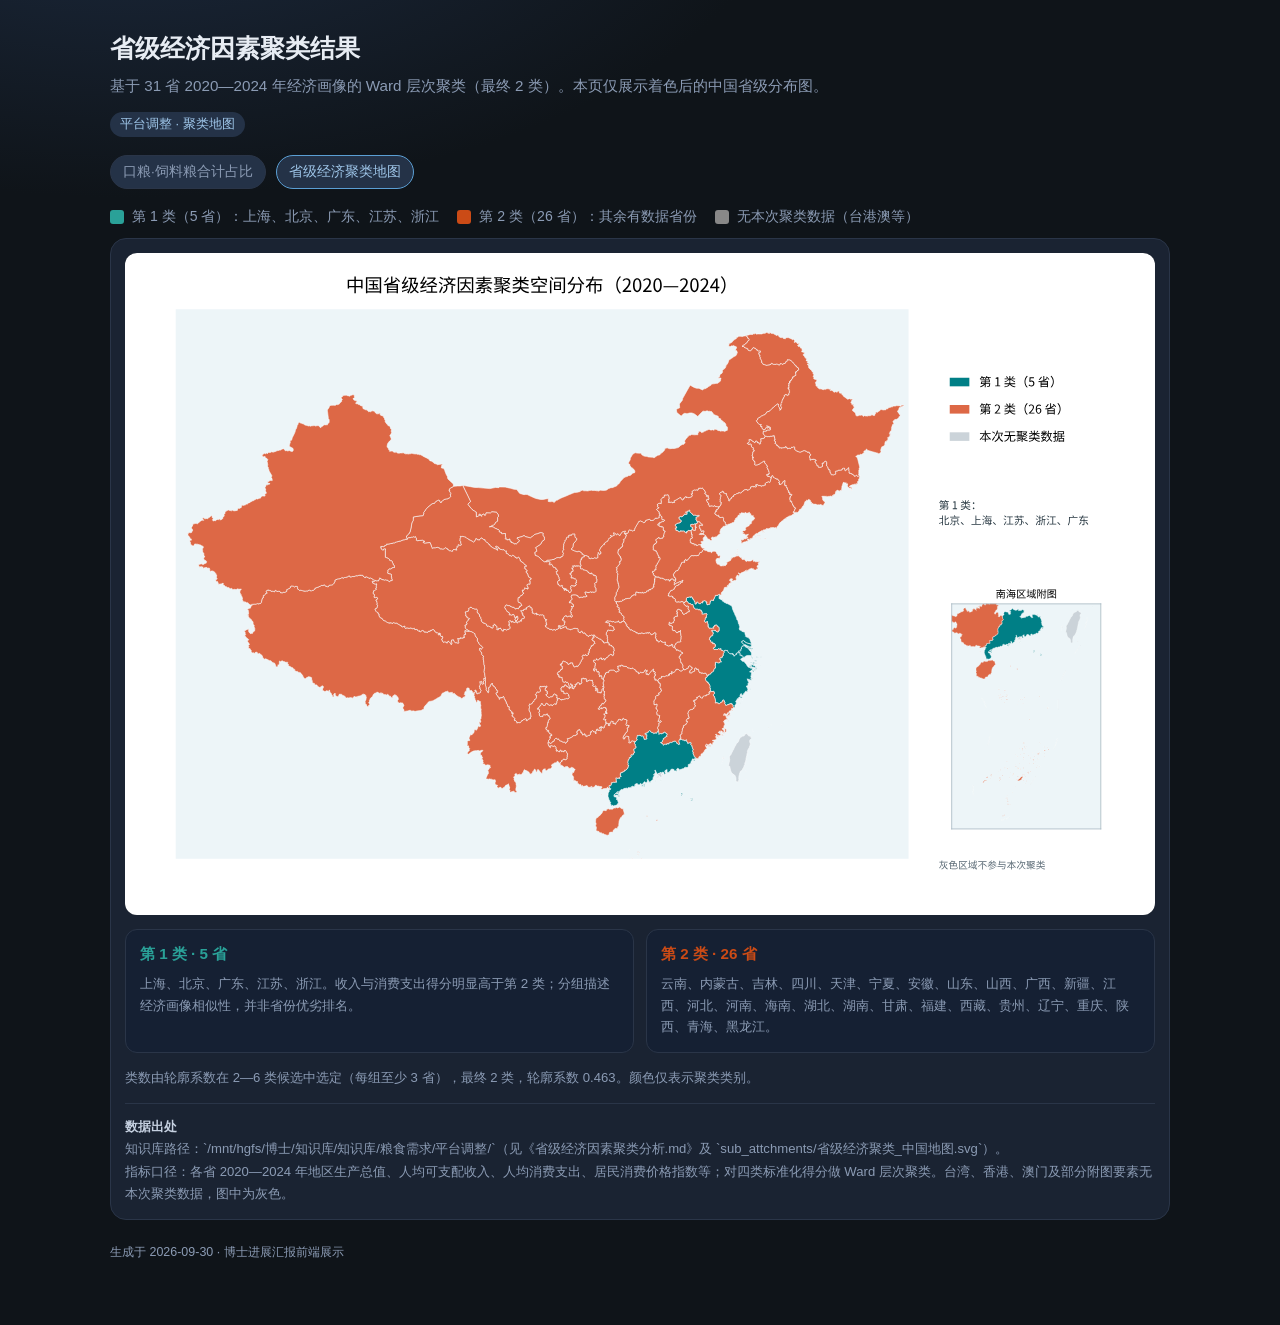
==== cluster.html @ e01a2488 "Add provincial economic cluster map page with colored map only" ====
<!DOCTYPE html>
<html lang="zh-CN">
<head>
<meta charset="UTF-8" />
<meta name="viewport" content="width=device-width, initial-scale=1" />
<title>省级经济因素聚类 · 着色地图</title>
<style>
  :root {
    --bg:#0f1419; --card:#1a2332; --text:#e7ecf3; --muted:#8b9bb4;
    --c1:#2aa198; --c2:#cb4b16; --line:#2a3548;
  }
  *{box-sizing:border-box}
  body{margin:0;font-family:"Segoe UI","PingFang SC","Microsoft YaHei",sans-serif;background:radial-gradient(1200px 600px at 10% -10%,#1c2a3f 0%,var(--bg) 55%);color:var(--text);min-height:100vh}
  .wrap{max-width:1100px;margin:0 auto;padding:32px 20px 64px}
  h1{margin:0 0 8px;font-size:1.55rem;font-weight:650}
  .sub{color:var(--muted);line-height:1.65;font-size:.95rem;margin:0}
  .badge{display:inline-block;margin-top:14px;padding:4px 10px;border-radius:999px;background:#243247;color:#9ec5e8;font-size:.8rem}

  .nav{display:flex;gap:10px;flex-wrap:wrap;margin:18px 0 8px}
  .nav a{text-decoration:none;color:#8b9bb4;background:#243247;padding:7px 12px;border-radius:999px;font-size:.85rem;border:1px solid #2a3548}
  .nav a.active,.nav a:hover{color:#e7ecf3;border-color:#5b9fd4;color:#9ec5e8}

  .legend{display:flex;gap:18px;flex-wrap:wrap;margin:18px 0 8px}
  .legend span{display:inline-flex;align-items:center;gap:8px;color:var(--muted);font-size:.88rem}
  .swatch{width:14px;height:14px;border-radius:3px;display:inline-block}
  .panel{background:var(--card);border:1px solid var(--line);border-radius:16px;padding:14px;margin-top:12px}
  .map-wrap{width:100%;overflow:auto;background:#101821;border-radius:12px}
  .map-wrap img,.map-wrap object{width:100%;height:auto;display:block}
  .note,.source{margin-top:14px;color:var(--muted);font-size:.82rem;line-height:1.7}
  .source{border-top:1px solid var(--line);padding-top:12px}
  .source strong{color:#c5d0e0;font-weight:600}
  .groups{display:grid;grid-template-columns:1fr 1fr;gap:12px;margin-top:14px}
  .gcard{background:#152033;border:1px solid var(--line);border-radius:12px;padding:14px}
  .gcard h3{margin:0 0 8px;font-size:.95rem}
  .gcard p{margin:0;color:var(--muted);font-size:.84rem;line-height:1.6}
  footer{margin-top:24px;color:var(--muted);font-size:.78rem}
  @media(max-width:720px){.groups{grid-template-columns:1fr}}
</style>
</head>
<body>
<div class="wrap">
  <header>
    <h1>省级经济因素聚类结果</h1>
    <p class="sub">基于 31 省 2020—2024 年经济画像的 Ward 层次聚类（最终 2 类）。本页仅展示着色后的中国省级分布图。</p>
    <span class="badge">平台调整 · 聚类地图</span>
  <nav class="nav">
    <a href="index.html">口粮·饲料粮合计占比</a>
    <a href="cluster.html" class="active">省级经济聚类地图</a>
  </nav>
  </header>

  <div class="legend">
    <span><i class="swatch" style="background:#2aa198"></i>第 1 类（5 省）：上海、北京、广东、江苏、浙江</span>
    <span><i class="swatch" style="background:#cb4b16"></i>第 2 类（26 省）：其余有数据省份</span>
    <span><i class="swatch" style="background:#888"></i>无本次聚类数据（台港澳等）</span>
  </div>

  <div class="panel">
    <div class="map-wrap">
      <img src="assets/cluster-map.svg" alt="省级经济聚类着色中国地图：第1类青绿色，第2类橙红色" />
    </div>
    <div class="groups">
      <div class="gcard">
        <h3 style="color:var(--c1)">第 1 类 · 5 省</h3>
        <p>上海、北京、广东、江苏、浙江。收入与消费支出得分明显高于第 2 类；分组描述经济画像相似性，并非省份优劣排名。</p>
      </div>
      <div class="gcard">
        <h3 style="color:var(--c2)">第 2 类 · 26 省</h3>
        <p>云南、内蒙古、吉林、四川、天津、宁夏、安徽、山东、山西、广西、新疆、江西、河北、河南、海南、湖北、湖南、甘肃、福建、西藏、贵州、辽宁、重庆、陕西、青海、黑龙江。</p>
      </div>
    </div>
    <p class="note">类数由轮廓系数在 2—6 类候选中选定（每组至少 3 省），最终 2 类，轮廓系数 0.463。颜色仅表示聚类类别。</p>
    <div class="source">
      <strong>数据出处</strong><br>
      知识库路径：`/mnt/hgfs/博士/知识库/知识库/粮食需求/平台调整/`（见《省级经济因素聚类分析.md》及 `sub_attchments/省级经济聚类_中国地图.svg`）。<br>
      指标口径：各省 2020—2024 年地区生产总值、人均可支配收入、人均消费支出、居民消费价格指数等；对四类标准化得分做 Ward 层次聚类。台湾、香港、澳门及部分附图要素无本次聚类数据，图中为灰色。
    </div>
  </div>
  <footer>生成于 2026-09-30 · 博士进展汇报前端展示</footer>
</div>
</body>
</html>
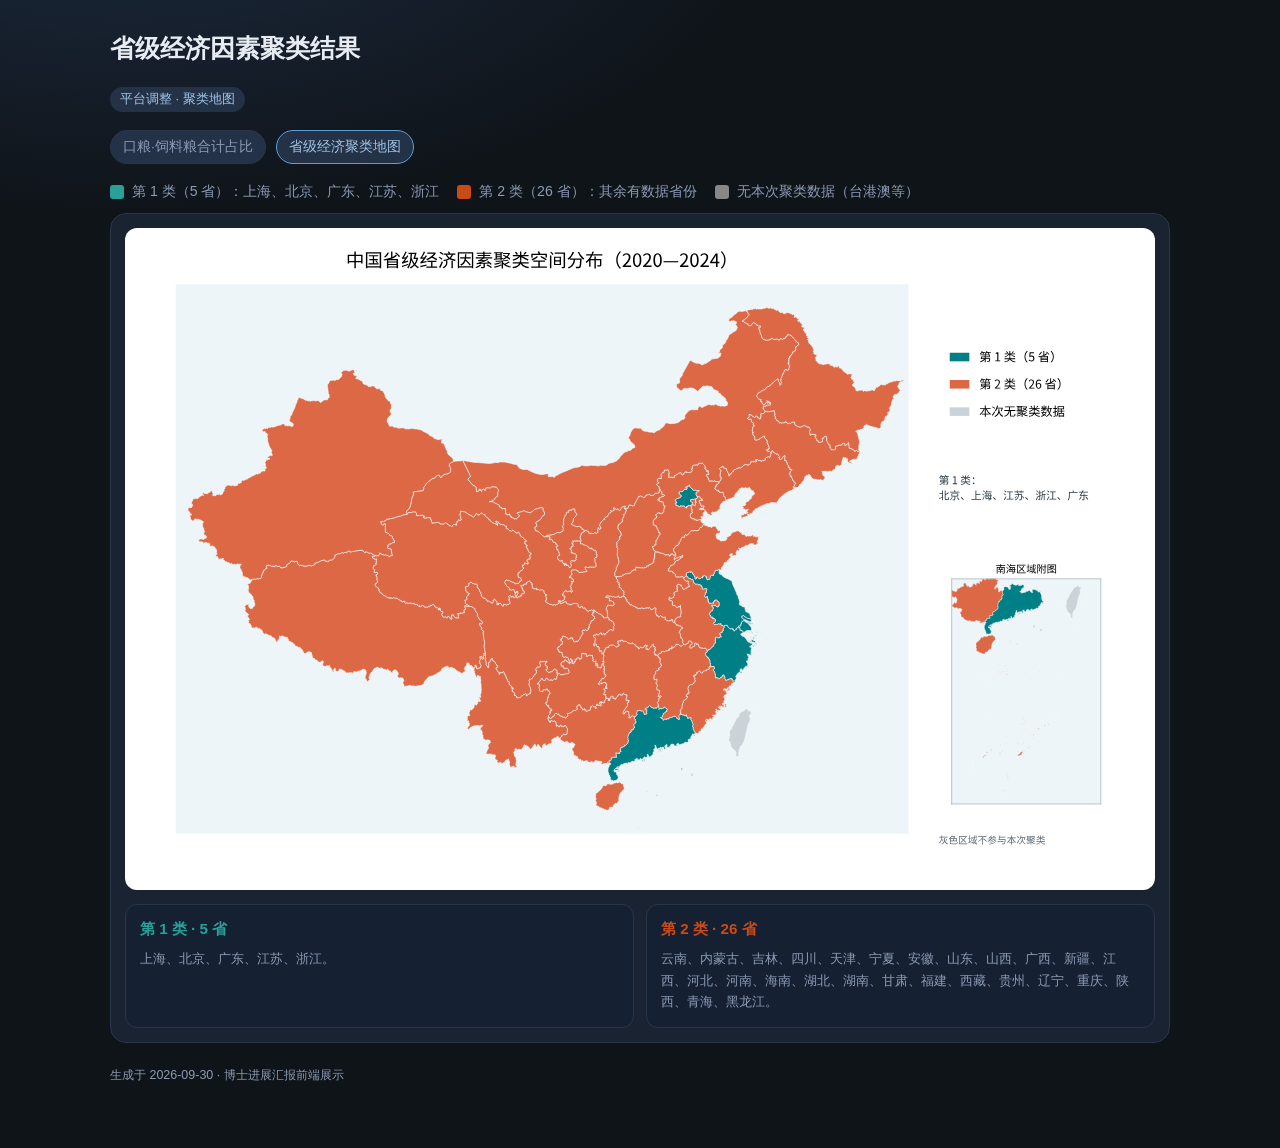
==== commit 2d26938b: "Strip methodology and source notes from cluster page; keep results only" ====
--- a/cluster.html
+++ b/cluster.html
@@ -41,7 +41,6 @@
 <div class="wrap">
   <header>
     <h1>省级经济因素聚类结果</h1>
-    <p class="sub">基于 31 省 2020—2024 年经济画像的 Ward 层次聚类（最终 2 类）。本页仅展示着色后的中国省级分布图。</p>
     <span class="badge">平台调整 · 聚类地图</span>
   <nav class="nav">
     <a href="index.html">口粮·饲料粮合计占比</a>
@@ -62,19 +61,13 @@
     <div class="groups">
       <div class="gcard">
         <h3 style="color:var(--c1)">第 1 类 · 5 省</h3>
-        <p>上海、北京、广东、江苏、浙江。收入与消费支出得分明显高于第 2 类；分组描述经济画像相似性，并非省份优劣排名。</p>
+        <p>上海、北京、广东、江苏、浙江。</p>
       </div>
       <div class="gcard">
         <h3 style="color:var(--c2)">第 2 类 · 26 省</h3>
         <p>云南、内蒙古、吉林、四川、天津、宁夏、安徽、山东、山西、广西、新疆、江西、河北、河南、海南、湖北、湖南、甘肃、福建、西藏、贵州、辽宁、重庆、陕西、青海、黑龙江。</p>
       </div>
     </div>
-    <p class="note">类数由轮廓系数在 2—6 类候选中选定（每组至少 3 省），最终 2 类，轮廓系数 0.463。颜色仅表示聚类类别。</p>
-    <div class="source">
-      <strong>数据出处</strong><br>
-      知识库路径：`/mnt/hgfs/博士/知识库/知识库/粮食需求/平台调整/`（见《省级经济因素聚类分析.md》及 `sub_attchments/省级经济聚类_中国地图.svg`）。<br>
-      指标口径：各省 2020—2024 年地区生产总值、人均可支配收入、人均消费支出、居民消费价格指数等；对四类标准化得分做 Ward 层次聚类。台湾、香港、澳门及部分附图要素无本次聚类数据，图中为灰色。
-    </div>
   </div>
   <footer>生成于 2026-09-30 · 博士进展汇报前端展示</footer>
 </div>
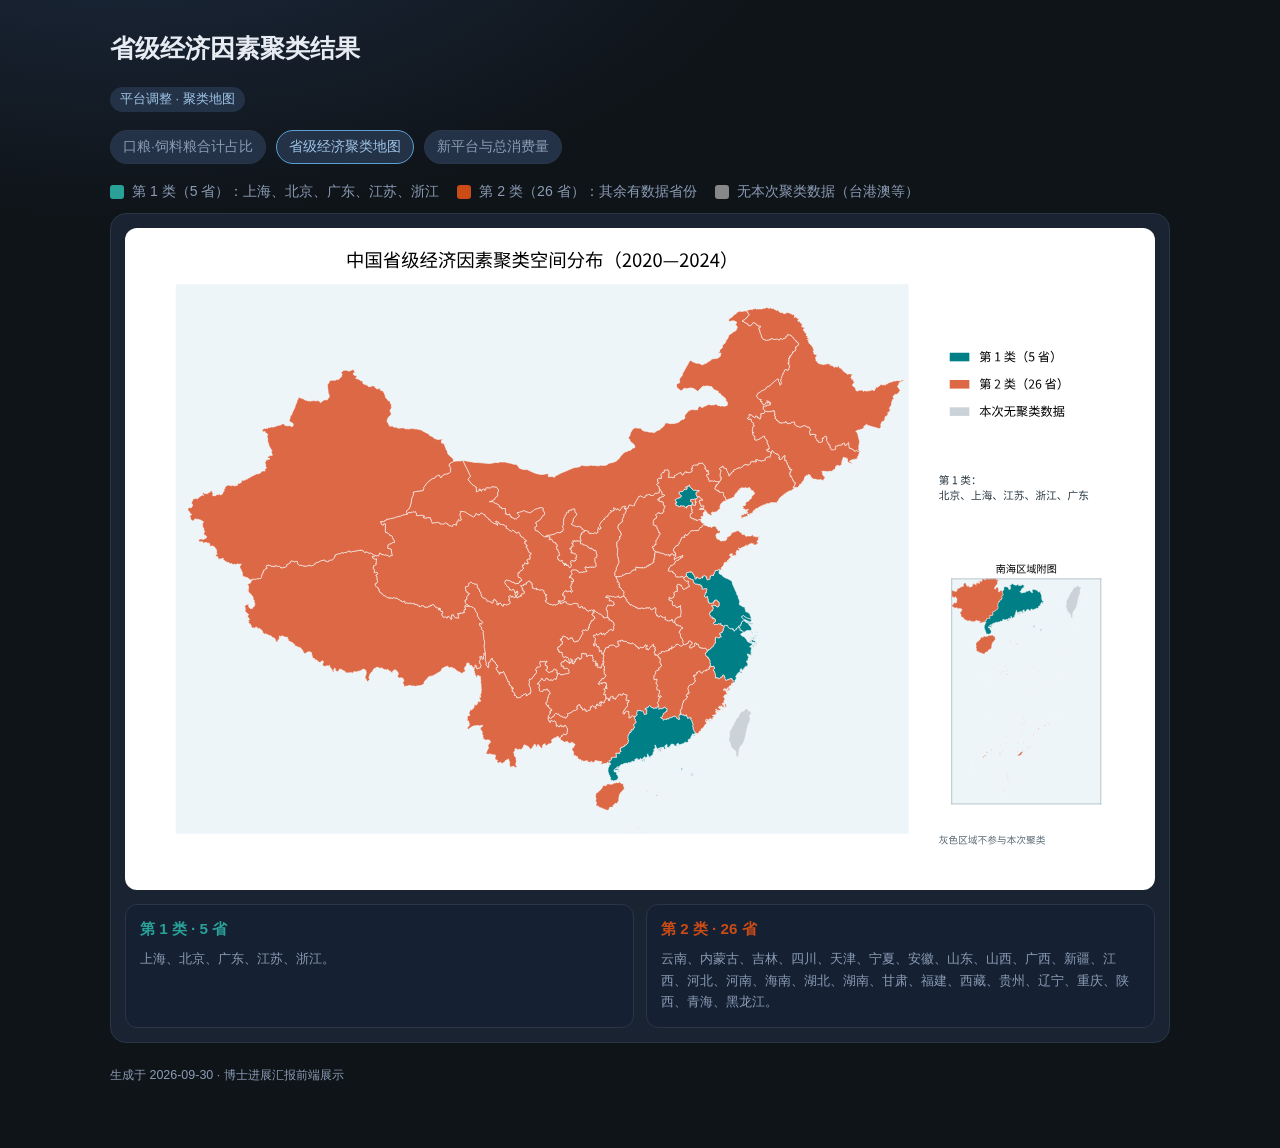
==== commit 562b4991: "Add platform selection and total grain consumption page" ====
--- a/cluster.html
+++ b/cluster.html
@@ -45,6 +45,7 @@
   <nav class="nav">
     <a href="index.html">口粮·饲料粮合计占比</a>
     <a href="cluster.html" class="active">省级经济聚类地图</a>
+    <a href="platform.html">新平台与总消费量</a>
   </nav>
   </header>
 
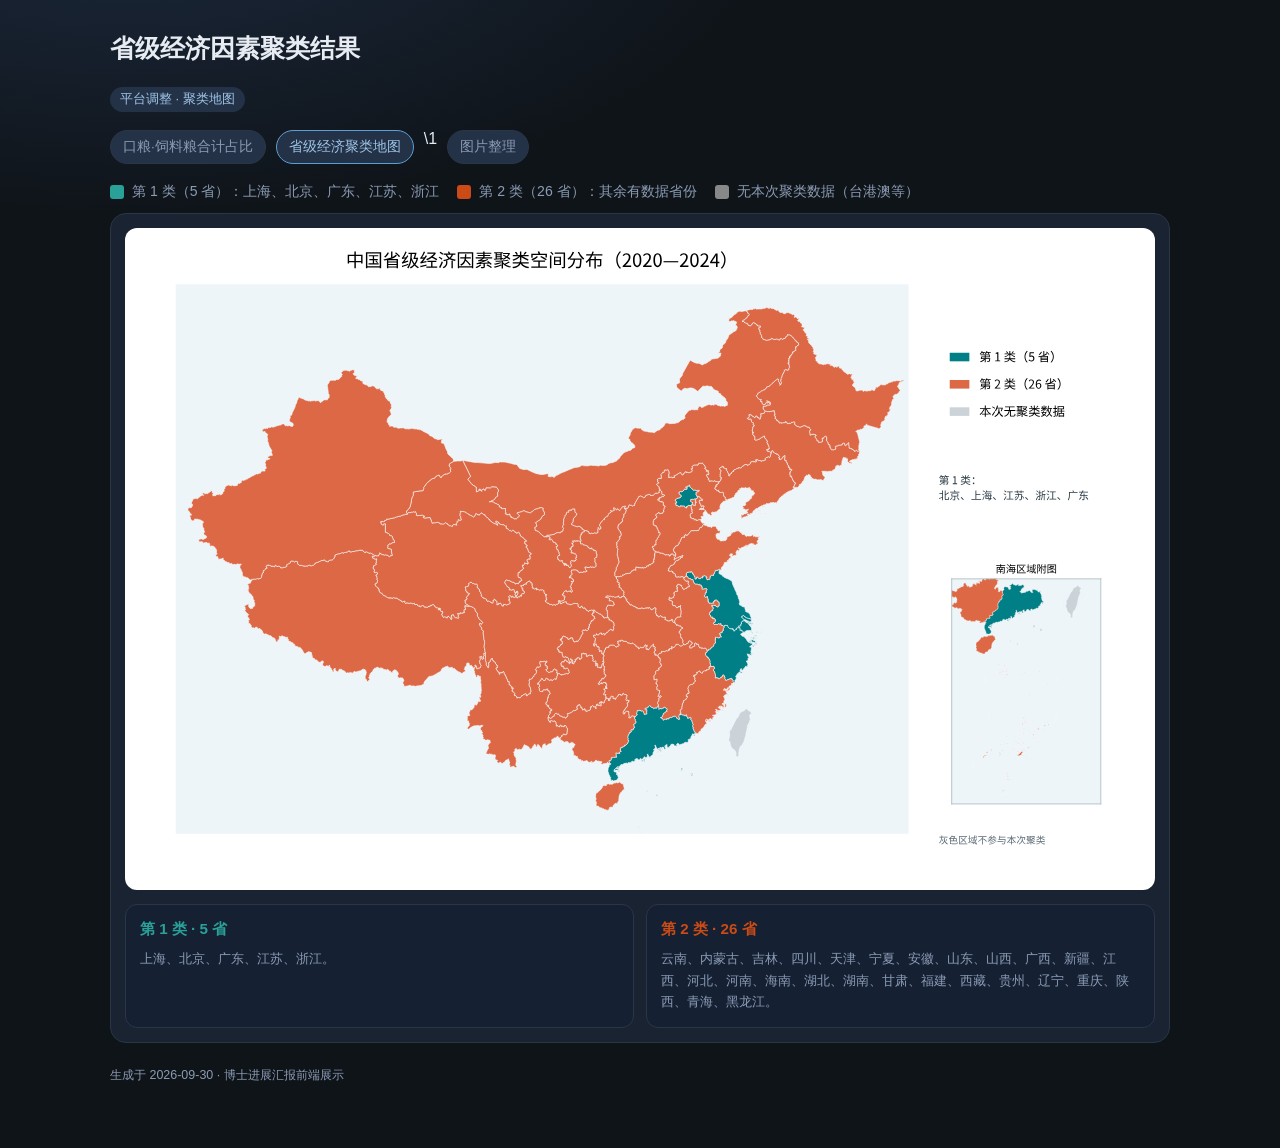
==== commit e96394cc: "Add image-organization report page with color/gray sample pairs" ====
--- a/cluster.html
+++ b/cluster.html
@@ -45,7 +45,8 @@
   <nav class="nav">
     <a href="index.html">口粮·饲料粮合计占比</a>
     <a href="cluster.html" class="active">省级经济聚类地图</a>
-    <a href="platform.html">新平台与总消费量</a>
+    \1
+    <a href="images.html">图片整理</a>
   </nav>
   </header>
 
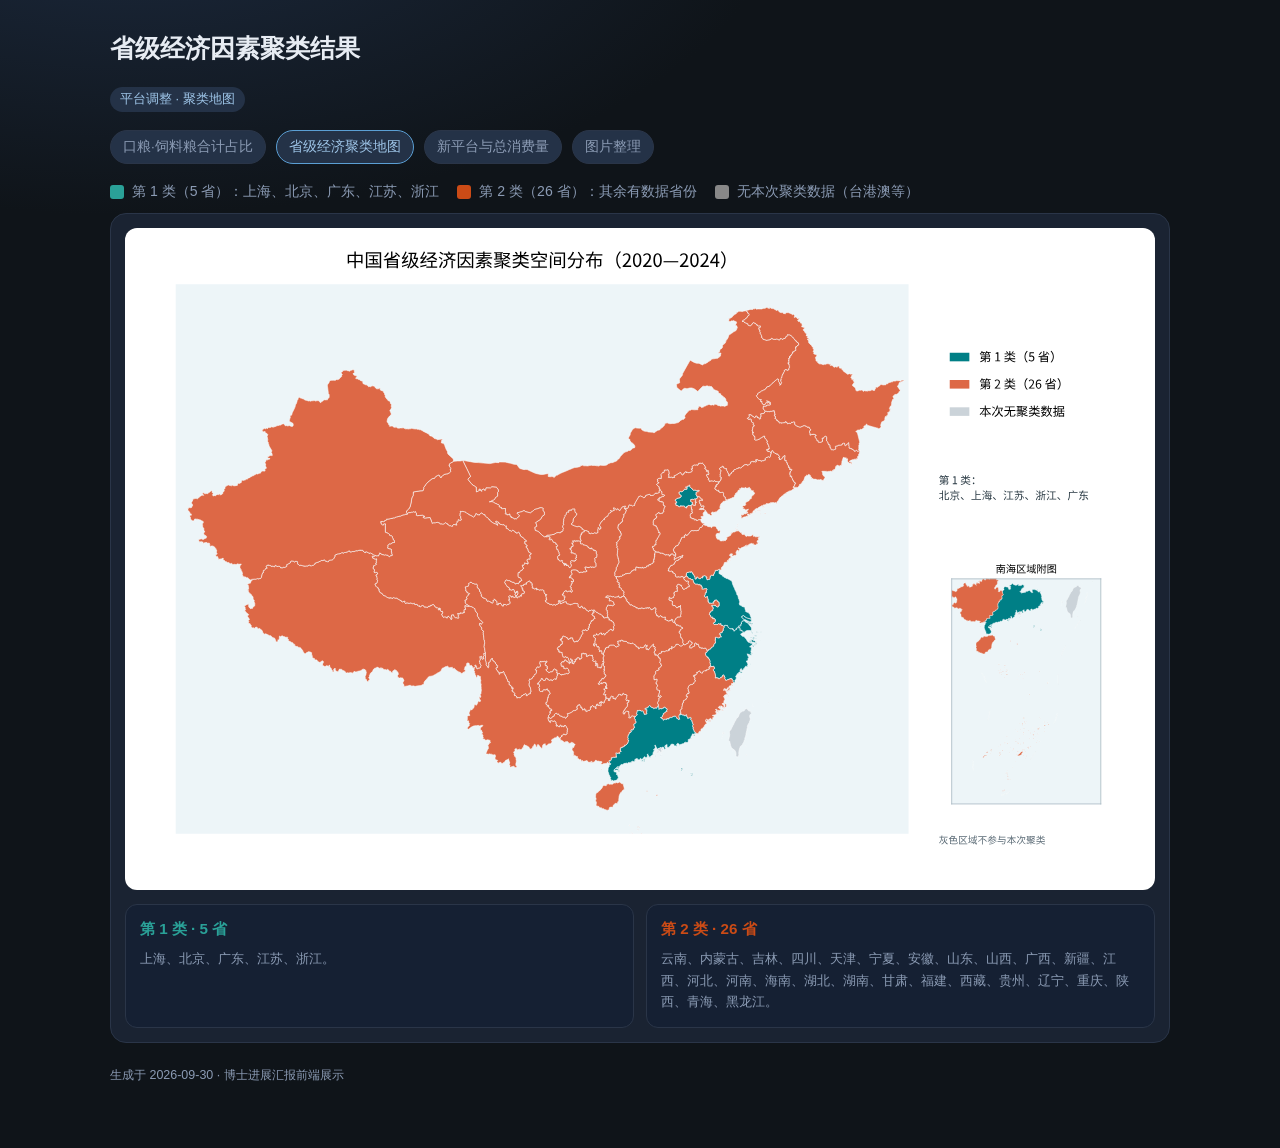
==== commit a143db60: "Fix navigation links after images page add" ====
--- a/cluster.html
+++ b/cluster.html
@@ -45,7 +45,7 @@
   <nav class="nav">
     <a href="index.html">口粮·饲料粮合计占比</a>
     <a href="cluster.html" class="active">省级经济聚类地图</a>
-    \1
+    <a href="platform.html">新平台与总消费量</a>
     <a href="images.html">图片整理</a>
   </nav>
   </header>
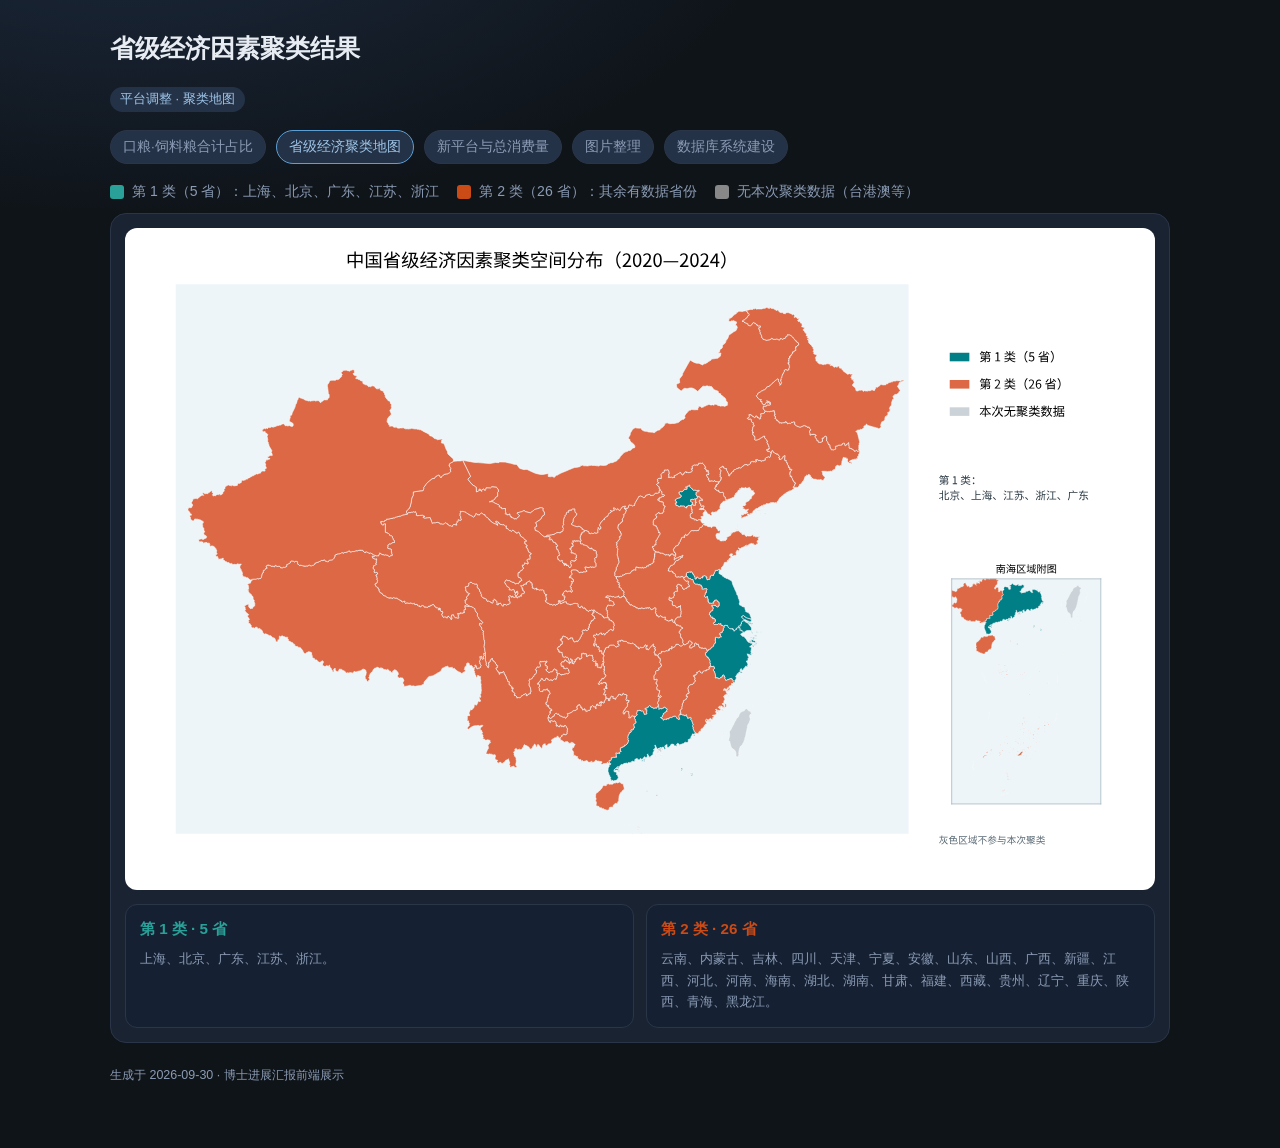
==== commit 52daf611: "Add database system construction page with login and user-manage screenshots" ====
--- a/cluster.html
+++ b/cluster.html
@@ -47,6 +47,7 @@
     <a href="cluster.html" class="active">省级经济聚类地图</a>
     <a href="platform.html">新平台与总消费量</a>
     <a href="images.html">图片整理</a>
+    <a href="database.html">数据库系统建设</a>
   </nav>
   </header>
 
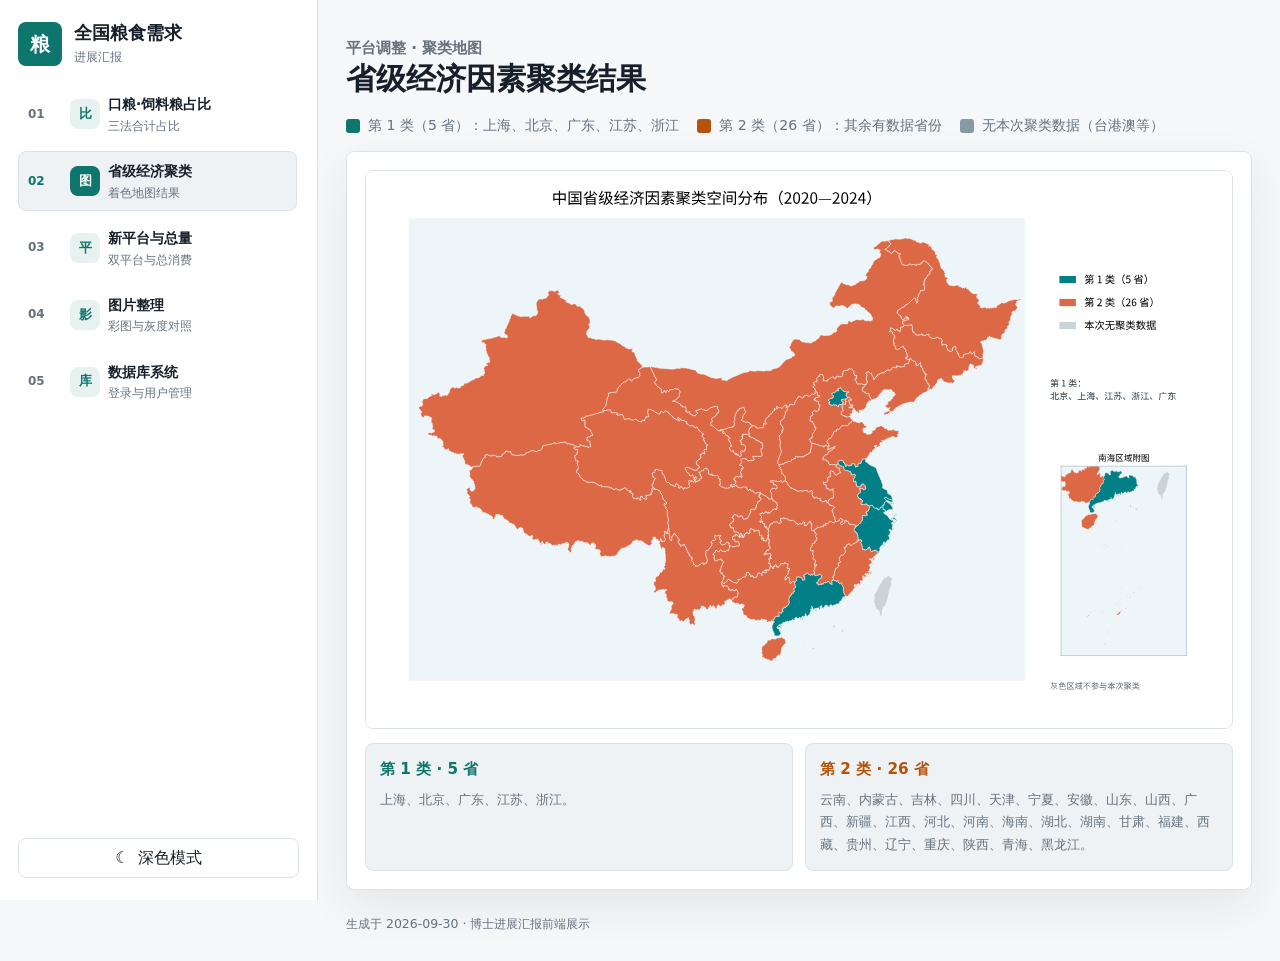
==== commit a67cb2e1: "Restyle report pages to match national platform light theme Share a teal sidebar shell via assets/sh" ====
--- a/cluster.html
+++ b/cluster.html
@@ -4,75 +4,104 @@
 <meta charset="UTF-8" />
 <meta name="viewport" content="width=device-width, initial-scale=1" />
 <title>省级经济因素聚类 · 着色地图</title>
-<style>
-  :root {
-    --bg:#0f1419; --card:#1a2332; --text:#e7ecf3; --muted:#8b9bb4;
-    --c1:#2aa198; --c2:#cb4b16; --line:#2a3548;
-  }
-  *{box-sizing:border-box}
-  body{margin:0;font-family:"Segoe UI","PingFang SC","Microsoft YaHei",sans-serif;background:radial-gradient(1200px 600px at 10% -10%,#1c2a3f 0%,var(--bg) 55%);color:var(--text);min-height:100vh}
-  .wrap{max-width:1100px;margin:0 auto;padding:32px 20px 64px}
-  h1{margin:0 0 8px;font-size:1.55rem;font-weight:650}
-  .sub{color:var(--muted);line-height:1.65;font-size:.95rem;margin:0}
-  .badge{display:inline-block;margin-top:14px;padding:4px 10px;border-radius:999px;background:#243247;color:#9ec5e8;font-size:.8rem}
-
-  .nav{display:flex;gap:10px;flex-wrap:wrap;margin:18px 0 8px}
-  .nav a{text-decoration:none;color:#8b9bb4;background:#243247;padding:7px 12px;border-radius:999px;font-size:.85rem;border:1px solid #2a3548}
-  .nav a.active,.nav a:hover{color:#e7ecf3;border-color:#5b9fd4;color:#9ec5e8}
-
-  .legend{display:flex;gap:18px;flex-wrap:wrap;margin:18px 0 8px}
-  .legend span{display:inline-flex;align-items:center;gap:8px;color:var(--muted);font-size:.88rem}
-  .swatch{width:14px;height:14px;border-radius:3px;display:inline-block}
-  .panel{background:var(--card);border:1px solid var(--line);border-radius:16px;padding:14px;margin-top:12px}
-  .map-wrap{width:100%;overflow:auto;background:#101821;border-radius:12px}
-  .map-wrap img,.map-wrap object{width:100%;height:auto;display:block}
-  .note,.source{margin-top:14px;color:var(--muted);font-size:.82rem;line-height:1.7}
-  .source{border-top:1px solid var(--line);padding-top:12px}
-  .source strong{color:#c5d0e0;font-weight:600}
-  .groups{display:grid;grid-template-columns:1fr 1fr;gap:12px;margin-top:14px}
-  .gcard{background:#152033;border:1px solid var(--line);border-radius:12px;padding:14px}
-  .gcard h3{margin:0 0 8px;font-size:.95rem}
-  .gcard p{margin:0;color:var(--muted);font-size:.84rem;line-height:1.6}
-  footer{margin-top:24px;color:var(--muted);font-size:.78rem}
-  @media(max-width:720px){.groups{grid-template-columns:1fr}}
-</style>
+<link rel="stylesheet" href="assets/shared.css" />
 </head>
 <body>
-<div class="wrap">
-  <header>
-    <h1>省级经济因素聚类结果</h1>
-    <span class="badge">平台调整 · 聚类地图</span>
-  <nav class="nav">
-    <a href="index.html">口粮·饲料粮合计占比</a>
-    <a href="cluster.html" class="active">省级经济聚类地图</a>
-    <a href="platform.html">新平台与总消费量</a>
-    <a href="images.html">图片整理</a>
-    <a href="database.html">数据库系统建设</a>
-  </nav>
-  </header>
+<div class="app-shell">
+      <aside class="sidebar">
+        <div class="brand">
+          <span class="brand-mark" aria-hidden="true">粮</span>
+          <div>
+            <h1>全国粮食需求</h1>
+            <p>进展汇报</p>
+          </div>
+        </div>
+        <nav class="side-nav" aria-label="页面导航">
+          <a href="index.html">
+            <span class="nav-index">01</span>
+            <span class="nav-icon">比</span>
+            <span class="nav-copy"><strong>口粮·饲料粮占比</strong><small>三法合计占比</small></span>
+          </a>
+          <a href="cluster.html" class="active" aria-current="page">
+            <span class="nav-index">02</span>
+            <span class="nav-icon">图</span>
+            <span class="nav-copy"><strong>省级经济聚类</strong><small>着色地图结果</small></span>
+          </a>
+          <a href="platform.html">
+            <span class="nav-index">03</span>
+            <span class="nav-icon">平</span>
+            <span class="nav-copy"><strong>新平台与总量</strong><small>双平台与总消费</small></span>
+          </a>
+          <a href="images.html">
+            <span class="nav-index">04</span>
+            <span class="nav-icon">影</span>
+            <span class="nav-copy"><strong>图片整理</strong><small>彩图与灰度对照</small></span>
+          </a>
+          <a href="database.html">
+            <span class="nav-index">05</span>
+            <span class="nav-icon">库</span>
+            <span class="nav-copy"><strong>数据库系统</strong><small>登录与用户管理</small></span>
+          </a>
+        </nav>
+        <button class="theme-toggle" type="button" id="themeToggle" aria-label="切换主题">
+          <span id="themeIcon">☾</span>
+          <span id="themeLabel">深色模式</span>
+        </button>
+      </aside>
+  <main class="content">
+    <header class="page-header">
+      <div>
+        <p class="eyebrow">平台调整 · 聚类地图</p>
+        <h2>省级经济因素聚类结果</h2>
+      </div>
+    </header>
 
-  <div class="legend">
-    <span><i class="swatch" style="background:#2aa198"></i>第 1 类（5 省）：上海、北京、广东、江苏、浙江</span>
-    <span><i class="swatch" style="background:#cb4b16"></i>第 2 类（26 省）：其余有数据省份</span>
-    <span><i class="swatch" style="background:#888"></i>无本次聚类数据（台港澳等）</span>
-  </div>
+    <div class="legend">
+      <span><i class="swatch" style="background:#0f766e"></i>第 1 类（5 省）：上海、北京、广东、江苏、浙江</span>
+      <span><i class="swatch" style="background:#b45309"></i>第 2 类（26 省）：其余有数据省份</span>
+      <span><i class="swatch" style="background:#8899a6"></i>无本次聚类数据（台港澳等）</span>
+    </div>
 
-  <div class="panel">
-    <div class="map-wrap">
-      <img src="assets/cluster-map.svg" alt="省级经济聚类着色中国地图：第1类青绿色，第2类橙红色" />
-    </div>
-    <div class="groups">
-      <div class="gcard">
-        <h3 style="color:var(--c1)">第 1 类 · 5 省</h3>
-        <p>上海、北京、广东、江苏、浙江。</p>
+    <div class="panel">
+      <div class="map-wrap">
+        <img src="assets/cluster-map.svg" alt="省级经济聚类着色中国地图：第1类青绿色，第2类橙红色" />
       </div>
-      <div class="gcard">
-        <h3 style="color:var(--c2)">第 2 类 · 26 省</h3>
-        <p>云南、内蒙古、吉林、四川、天津、宁夏、安徽、山东、山西、广西、新疆、江西、河北、河南、海南、湖北、湖南、甘肃、福建、西藏、贵州、辽宁、重庆、陕西、青海、黑龙江。</p>
+      <div class="groups">
+        <div class="gcard">
+          <h3 style="color:var(--accent)">第 1 类 · 5 省</h3>
+          <p>上海、北京、广东、江苏、浙江。</p>
+        </div>
+        <div class="gcard">
+          <h3 style="color:var(--amber)">第 2 类 · 26 省</h3>
+          <p>云南、内蒙古、吉林、四川、天津、宁夏、安徽、山东、山西、广西、新疆、江西、河北、河南、海南、湖北、湖南、甘肃、福建、西藏、贵州、辽宁、重庆、陕西、青海、黑龙江。</p>
+        </div>
       </div>
     </div>
-  </div>
-  <footer>生成于 2026-09-30 · 博士进展汇报前端展示</footer>
+    <footer>生成于 2026-09-30 · 博士进展汇报前端展示</footer>
+  </main>
 </div>
+
+<script>
+(function () {
+  const root = document.documentElement;
+  const btn = document.getElementById('themeToggle');
+  const icon = document.getElementById('themeIcon');
+  const label = document.getElementById('themeLabel');
+  const KEY = 'grain-report-theme';
+  function apply(theme) {
+    root.dataset.theme = theme;
+    const dark = theme === 'dark';
+    if (icon) icon.textContent = dark ? '☀' : '☾';
+    if (label) label.textContent = dark ? '浅色模式' : '深色模式';
+    try { localStorage.setItem(KEY, theme); } catch (e) {}
+  }
+  let theme = 'light';
+  try { theme = localStorage.getItem(KEY) || 'light'; } catch (e) {}
+  apply(theme);
+  if (btn) btn.addEventListener('click', function () {
+    apply(root.dataset.theme === 'dark' ? 'light' : 'dark');
+  });
+})();
+</script>
 </body>
 </html>
--- a/assets/shared.css
+++ b/assets/shared.css
@@ -0,0 +1,584 @@
+/* Shared shell styles — aligned with 全国平台调整动态页面 light theme */
+:root {
+  --bg: #f6f7f9;
+  --surface: #fff;
+  --surface-2: #eef2f4;
+  --text: #17202a;
+  --muted: #66727e;
+  --line: #dce3e8;
+  --accent: #0f766e;
+  --amber: #b45309;
+  --indigo: #4f46e5;
+  --danger: #b91c1c;
+  --ok: #15803d;
+  --shadow: 0 16px 44px #17202a14;
+  --radius: 8px;
+  --logi: #0f766e;
+  --poly: #b45309;
+  --mlp: #4f46e5;
+  --avg: #be185d;
+  --food: #0f766e;
+  --feed: #15803d;
+  --mid: #be185d;
+  --high: #b45309;
+  --low: #4f46e5;
+  color-scheme: light;
+}
+
+[data-theme="dark"] {
+  --bg: #151713;
+  --surface: #20231d;
+  --surface-2: #2a2e26;
+  --text: #f4f6ef;
+  --muted: #aab2a1;
+  --line: #3b4136;
+  --accent: #5eead4;
+  --amber: #fbbf24;
+  --indigo: #a5b4fc;
+  --danger: #fca5a5;
+  --ok: #86efac;
+  --shadow: 0 18px 48px #00000042;
+  --logi: #5eead4;
+  --poly: #fbbf24;
+  --mlp: #a5b4fc;
+  --avg: #f9a8d4;
+  --food: #5eead4;
+  --feed: #86efac;
+  --mid: #f9a8d4;
+  --high: #fbbf24;
+  --low: #a5b4fc;
+  color-scheme: dark;
+}
+
+* { box-sizing: border-box; }
+
+body {
+  margin: 0;
+  background: var(--bg);
+  color: var(--text);
+  font-family: Inter, "Noto Sans SC", "Microsoft YaHei", system-ui, -apple-system, BlinkMacSystemFont, "Segoe UI", sans-serif;
+  line-height: 1.55;
+  min-height: 100vh;
+}
+
+button, input, select { font: inherit; }
+button { cursor: pointer; }
+a { color: var(--accent); }
+button:focus-visible, a:focus-visible {
+  outline: 2px solid var(--accent);
+  outline-offset: 2px;
+}
+
+/* —— App shell —— */
+.app-shell {
+  display: grid;
+  grid-template-columns: 318px minmax(0, 1fr);
+  min-height: 100vh;
+}
+
+.sidebar {
+  position: sticky;
+  top: 0;
+  height: 100vh;
+  display: flex;
+  flex-direction: column;
+  gap: 18px;
+  padding: 22px 18px;
+  background: var(--surface);
+  border-right: 1px solid var(--line);
+  overflow: hidden;
+}
+
+.brand {
+  display: grid;
+  grid-template-columns: 44px 1fr;
+  align-items: center;
+  gap: 12px;
+}
+
+.brand-mark {
+  display: grid;
+  place-items: center;
+  width: 44px;
+  height: 44px;
+  border-radius: 8px;
+  background: var(--accent);
+  color: #fff;
+  font-size: 20px;
+  font-weight: 700;
+  line-height: 1;
+}
+
+.brand h1 {
+  margin: 0;
+  font-size: 18px;
+  line-height: 1.25;
+}
+
+.brand p {
+  margin: 3px 0 0;
+  color: var(--muted);
+  font-size: 12px;
+}
+
+.side-nav {
+  display: grid;
+  gap: 7px;
+  overflow-y: auto;
+  padding-right: 2px;
+}
+
+.side-nav a {
+  display: grid;
+  grid-template-columns: 34px 30px 1fr;
+  align-items: center;
+  gap: 8px;
+  min-height: 56px;
+  padding: 9px;
+  border: 1px solid transparent;
+  border-radius: 8px;
+  color: var(--text);
+  text-decoration: none;
+  background: transparent;
+}
+
+.side-nav a:hover {
+  background: var(--surface-2);
+  border-color: var(--line);
+}
+
+.side-nav a.active {
+  background: var(--surface-2);
+  border-color: var(--line);
+}
+
+.side-nav .nav-index {
+  color: var(--muted);
+  font-size: 12px;
+  font-weight: 700;
+}
+
+.side-nav a.active .nav-index {
+  color: var(--accent);
+}
+
+.side-nav .nav-icon {
+  display: grid;
+  place-items: center;
+  width: 30px;
+  height: 30px;
+  border-radius: 8px;
+  color: var(--accent);
+  background: #0f766e1a;
+  font-size: 13px;
+  font-weight: 700;
+}
+
+[data-theme="dark"] .side-nav .nav-icon {
+  background: #5eead422;
+}
+
+.side-nav a.active .nav-icon {
+  color: #fff;
+  background: var(--accent);
+}
+
+.side-nav .nav-copy {
+  min-width: 0;
+}
+
+.side-nav .nav-copy strong,
+.side-nav .nav-copy small {
+  display: block;
+}
+
+.side-nav .nav-copy strong {
+  font-size: 14px;
+}
+
+.side-nav .nav-copy small {
+  margin-top: 2px;
+  color: var(--muted);
+  font-size: 12px;
+  line-height: 1.35;
+}
+
+.theme-toggle {
+  display: inline-flex;
+  justify-content: center;
+  align-items: center;
+  gap: 8px;
+  min-height: 40px;
+  margin-top: auto;
+  border: 1px solid var(--line);
+  border-radius: 8px;
+  background: var(--surface);
+  color: var(--text);
+}
+
+.theme-toggle:hover {
+  background: var(--surface-2);
+}
+
+.content {
+  min-width: 0;
+  padding: 28px;
+}
+
+.page-header {
+  display: grid;
+  grid-template-columns: minmax(0, 1fr) auto;
+  align-items: end;
+  gap: 22px;
+  margin-bottom: 18px;
+}
+
+.page-header h2 {
+  margin: 0;
+  font-size: 30px;
+  line-height: 1.2;
+}
+
+.page-header p,
+.page-header .sub {
+  max-width: 760px;
+  margin: 8px 0 0;
+  color: var(--muted);
+  line-height: 1.65;
+  font-size: 0.95rem;
+}
+
+.eyebrow {
+  margin: 0 0 8px;
+  color: var(--accent);
+  font-size: 13px;
+  font-weight: 700;
+}
+
+.badge {
+  display: inline-block;
+  margin-top: 10px;
+  padding: 4px 10px;
+  border-radius: 999px;
+  background: var(--surface-2);
+  border: 1px solid var(--line);
+  color: var(--accent);
+  font-size: 0.8rem;
+  font-weight: 600;
+}
+
+/* —— Panels / KPI —— */
+.panel {
+  background: var(--surface);
+  border: 1px solid var(--line);
+  border-radius: var(--radius);
+  box-shadow: var(--shadow);
+  overflow: hidden;
+  margin-bottom: 18px;
+  padding: 18px;
+}
+
+.panel > h2,
+.panel-heading {
+  margin: 0 0 12px;
+  font-size: 1.05rem;
+}
+
+.panel-heading {
+  display: flex;
+  justify-content: space-between;
+  align-items: center;
+  gap: 14px;
+  min-height: 40px;
+  margin: -18px -18px 14px;
+  padding: 13px 16px;
+  border-bottom: 1px solid var(--line);
+}
+
+.panel-heading span {
+  color: var(--muted);
+  font-size: 13px;
+}
+
+.panel-heading strong {
+  color: var(--text);
+  font-size: 14px;
+}
+
+.kpi,
+.summary-strip {
+  display: grid;
+  grid-template-columns: repeat(4, minmax(0, 1fr));
+  gap: 12px;
+  margin-bottom: 14px;
+}
+
+.kpi.cols-3 {
+  grid-template-columns: repeat(3, minmax(0, 1fr));
+}
+
+.kpi .card,
+.summary-strip > div {
+  border: 1px solid var(--line);
+  background: var(--surface);
+  border-radius: 8px;
+  min-height: 76px;
+  padding: 13px 14px;
+  box-shadow: none;
+}
+
+.kpi .label,
+.summary-strip span {
+  display: block;
+  color: var(--muted);
+  font-size: 12px;
+  margin-bottom: 0;
+}
+
+.kpi .value,
+.summary-strip strong {
+  display: block;
+  margin-top: 4px;
+  font-size: 22px;
+  line-height: 1.25;
+  font-weight: 700;
+}
+
+.kpi .hint {
+  color: var(--muted);
+  font-size: 0.75rem;
+  margin-top: 4px;
+  line-height: 1.5;
+}
+
+.grid2 {
+  display: grid;
+  grid-template-columns: 1fr 1fr;
+  gap: 12px;
+}
+
+.mini,
+.gcard {
+  background: var(--surface-2);
+  border: 1px solid var(--line);
+  border-radius: 8px;
+  padding: 14px;
+}
+
+.mini h3,
+.gcard h3 {
+  margin: 0 0 8px;
+  font-size: 0.95rem;
+  color: var(--accent);
+}
+
+.mini p,
+.mini li,
+.gcard p {
+  margin: 0;
+  color: var(--muted);
+  font-size: 0.84rem;
+  line-height: 1.65;
+}
+
+.mini ul {
+  margin: 0;
+  padding-left: 1.1em;
+}
+
+.mini strong,
+.gcard strong,
+.note strong {
+  color: var(--text);
+  font-weight: 700;
+}
+
+/* —— Tables —— */
+.table-scroll {
+  overflow: auto;
+}
+
+table,
+.trace-table {
+  width: 100%;
+  border-collapse: collapse;
+  font-size: 0.9rem;
+}
+
+th, td {
+  padding: 10px 8px;
+  border-bottom: 1px solid var(--line);
+  text-align: right;
+  white-space: nowrap;
+}
+
+th:first-child,
+td:first-child {
+  text-align: left;
+}
+
+th {
+  color: var(--muted);
+  font-weight: 700;
+  background: var(--surface);
+}
+
+tbody tr:hover {
+  background: var(--surface-2);
+}
+
+td.avg,
+td.hl {
+  color: var(--avg);
+  font-weight: 600;
+}
+
+/* —— Figures / charts —— */
+.chart-box {
+  position: relative;
+  height: 380px;
+}
+
+.fig,
+figure {
+  margin: 0;
+  background: var(--surface-2);
+  border-radius: 8px;
+  overflow: hidden;
+  border: 1px solid var(--line);
+}
+
+.fig img,
+figure img,
+.map-wrap img,
+.map-wrap object {
+  width: 100%;
+  height: auto;
+  display: block;
+  background: var(--surface);
+}
+
+.figcapt,
+figcaption {
+  padding: 8px 10px;
+  color: var(--muted);
+  font-size: 0.78rem;
+  line-height: 1.5;
+}
+
+.map-wrap {
+  width: 100%;
+  overflow: auto;
+  background: var(--surface-2);
+  border-radius: 8px;
+  border: 1px solid var(--line);
+}
+
+.legend {
+  display: flex;
+  gap: 18px;
+  flex-wrap: wrap;
+  margin: 0 0 14px;
+}
+
+.legend span {
+  display: inline-flex;
+  align-items: center;
+  gap: 8px;
+  color: var(--muted);
+  font-size: 0.88rem;
+}
+
+.swatch {
+  width: 14px;
+  height: 14px;
+  border-radius: 3px;
+  display: inline-block;
+}
+
+.groups {
+  display: grid;
+  grid-template-columns: 1fr 1fr;
+  gap: 12px;
+  margin-top: 14px;
+}
+
+.pair {
+  margin-bottom: 18px;
+  padding-bottom: 16px;
+  border-bottom: 1px solid var(--line);
+}
+
+.pair:last-child {
+  border-bottom: none;
+  margin-bottom: 0;
+  padding-bottom: 0;
+}
+
+.pair-title {
+  font-weight: 600;
+  margin-bottom: 10px;
+}
+
+.pair-title span {
+  color: var(--muted);
+  font-weight: 500;
+  font-size: 0.88rem;
+}
+
+.cols {
+  display: grid;
+  grid-template-columns: 1fr 1fr;
+  gap: 12px;
+}
+
+.note,
+.source {
+  margin-top: 14px;
+  color: var(--muted);
+  font-size: 0.82rem;
+  line-height: 1.7;
+}
+
+.source {
+  border-top: 1px solid var(--line);
+  padding-top: 12px;
+}
+
+.source strong {
+  color: var(--text);
+  font-weight: 600;
+}
+
+.page-footer,
+footer {
+  margin-top: 24px;
+  color: var(--muted);
+  font-size: 0.78rem;
+}
+
+@media (max-width: 1180px) {
+  .app-shell { grid-template-columns: 1fr; }
+  .sidebar {
+    height: auto;
+    position: static;
+    overflow: visible;
+  }
+  .side-nav {
+    grid-template-columns: 1fr;
+  }
+  .page-header { grid-template-columns: 1fr; }
+}
+
+@media (max-width: 900px) {
+  .kpi, .summary-strip { grid-template-columns: 1fr 1fr; }
+  .kpi.cols-3 { grid-template-columns: 1fr; }
+  .grid2, .groups, .cols { grid-template-columns: 1fr; }
+  .chart-box { height: 300px; }
+}
+
+@media (max-width: 720px) {
+  .content { padding: 18px; }
+  .page-header h2 { font-size: 24px; }
+  .kpi, .summary-strip { grid-template-columns: 1fr; }
+}
